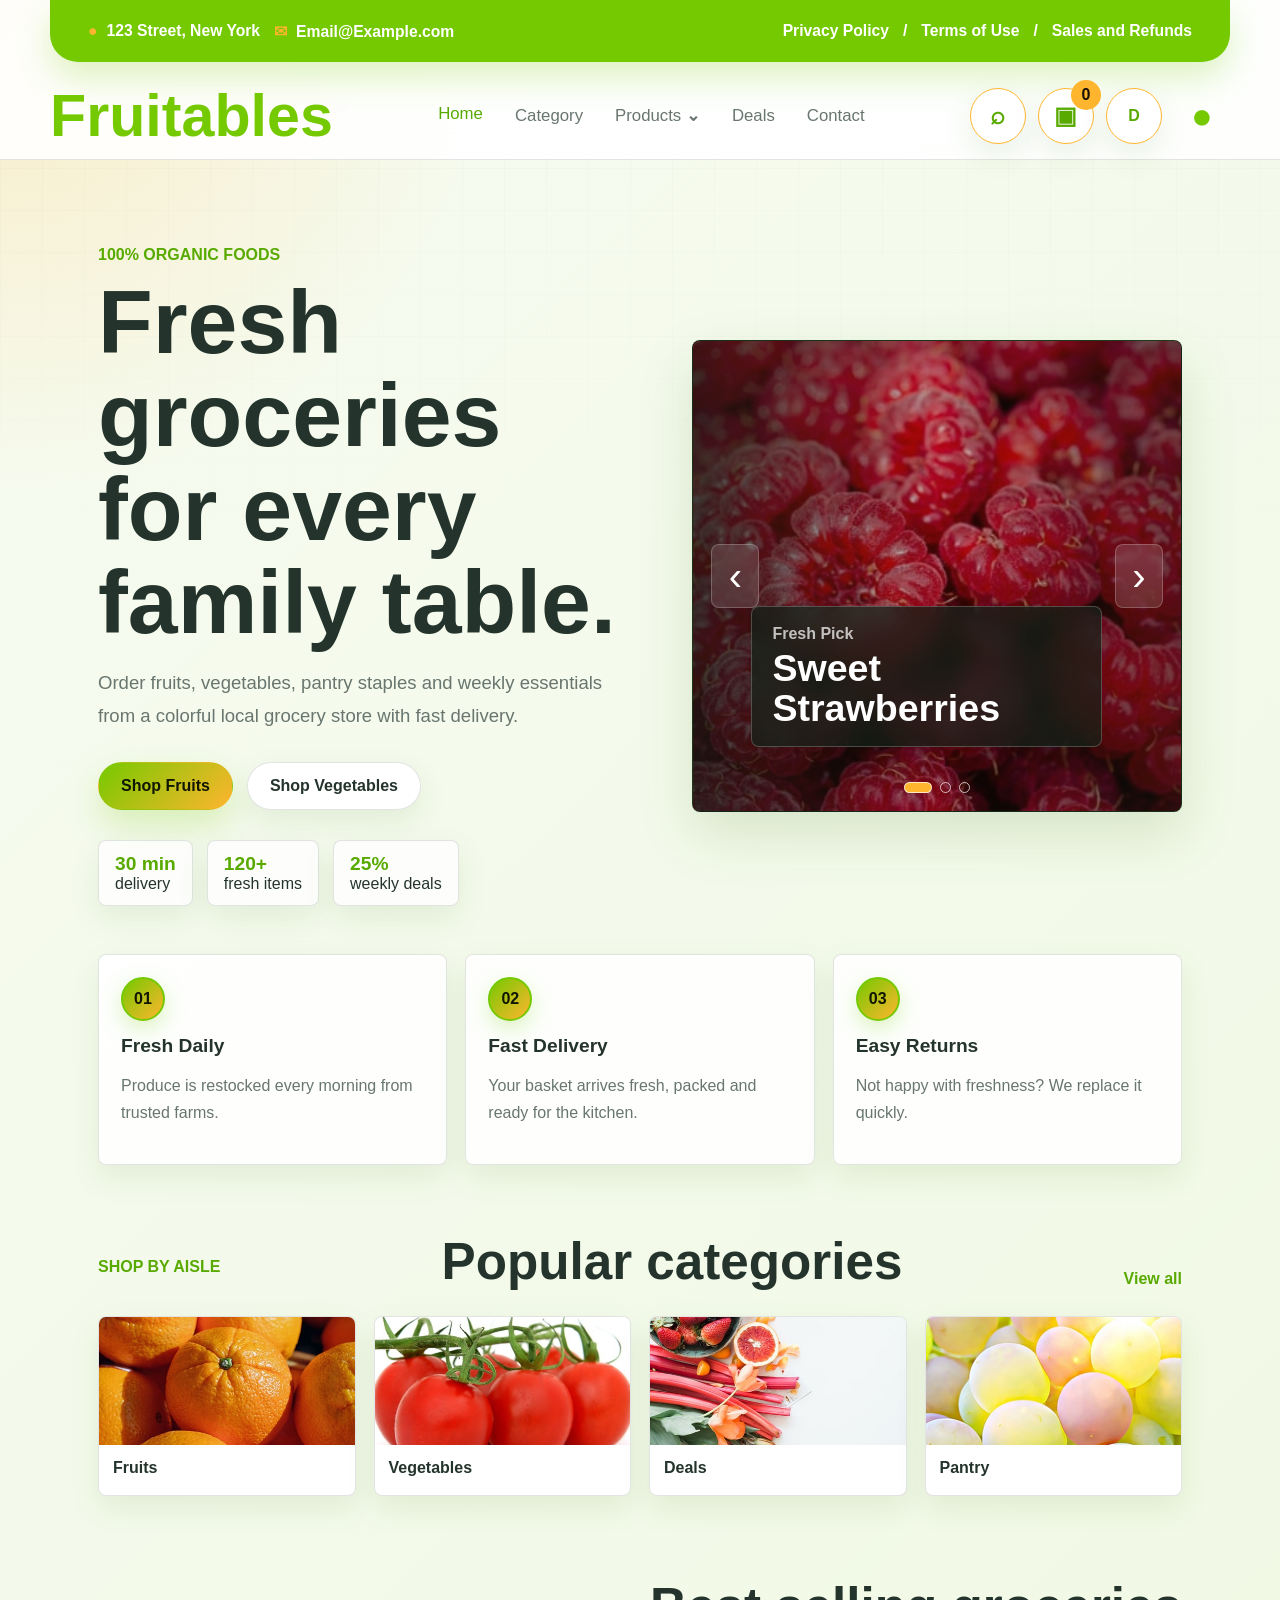
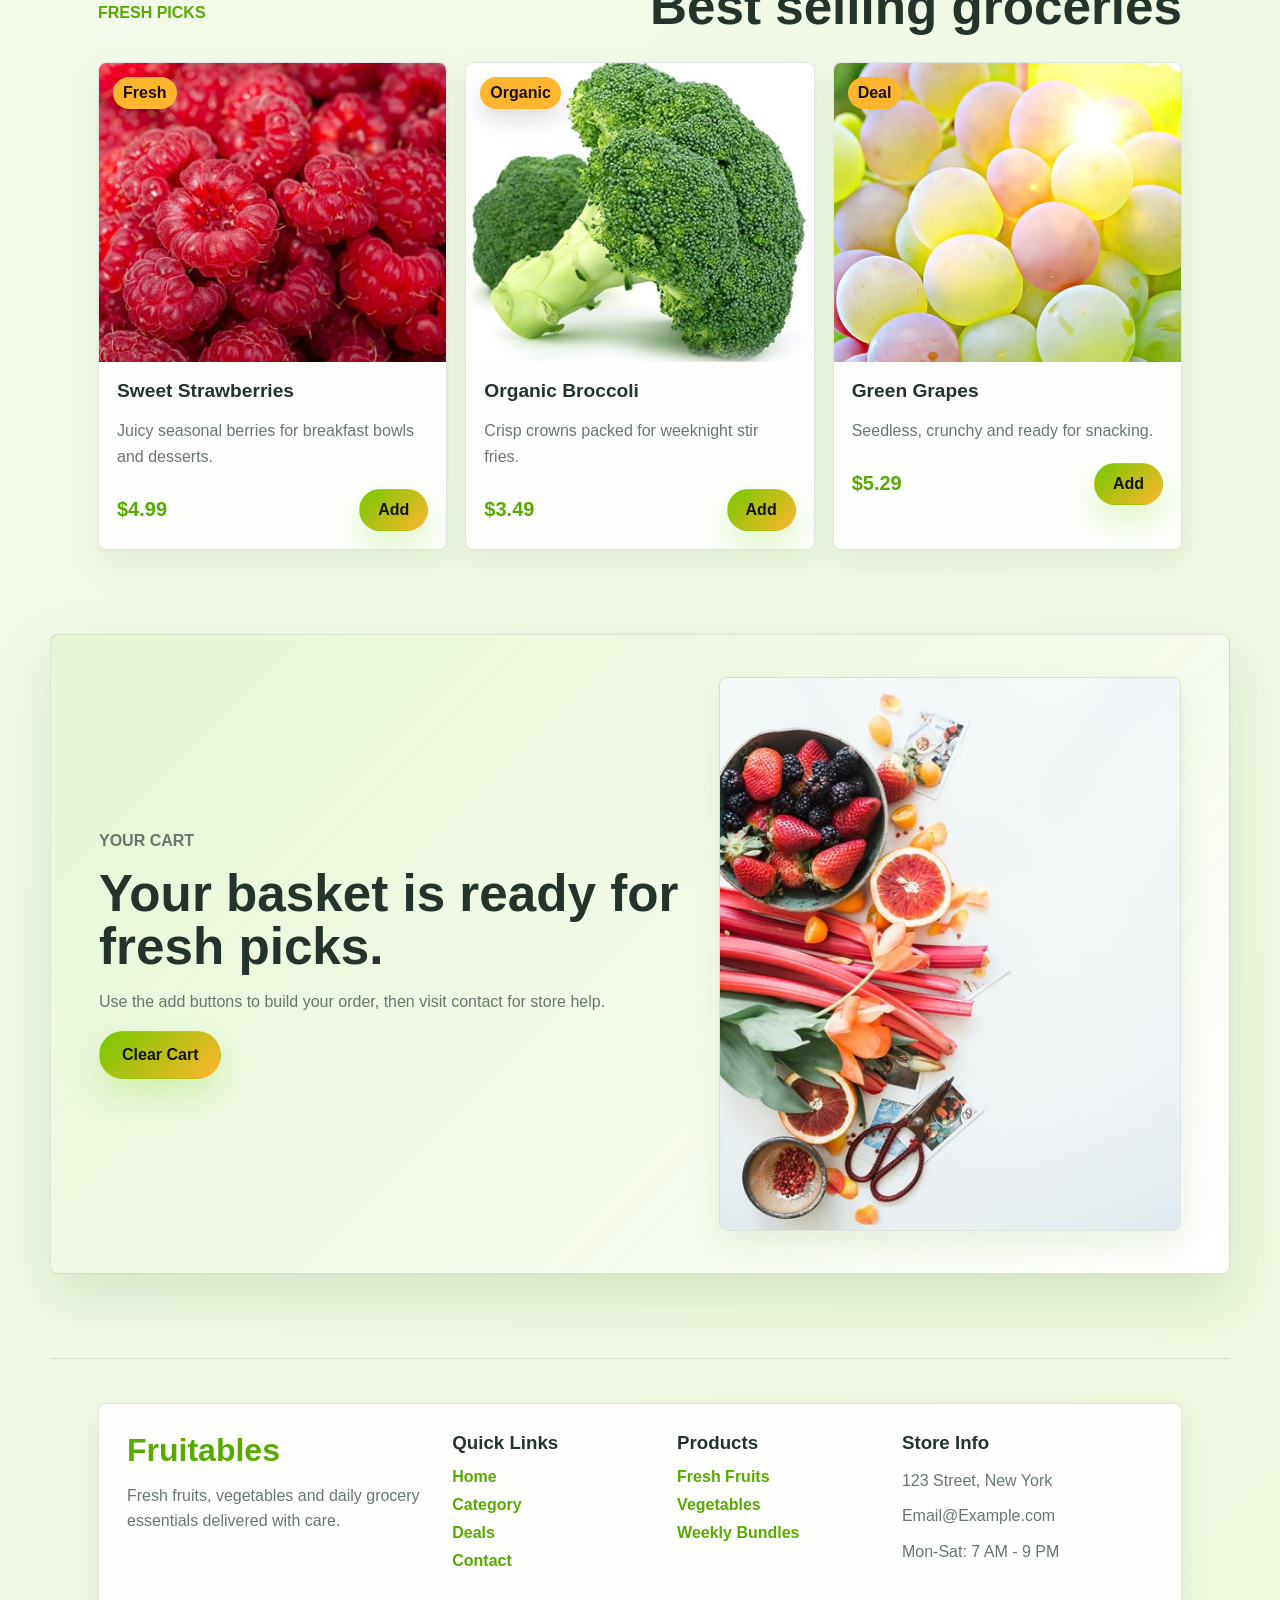
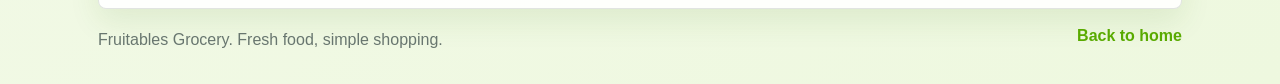
==== index.html @ 8964d0a6 "Add files via upload" ====
<!DOCTYPE html>
<html lang="en">
<head>
    <meta charset="UTF-8">
    <meta name="viewport" content="width=device-width, initial-scale=1.0">
    <title>Fruitables Grocery</title>
    <meta name="description" content="Fruitables grocery store for fresh fruits, vegetables and daily essentials.">
    <link rel="stylesheet" href="css/style.css">
</head>
<body data-page="home">
    <header class="site-header">
        <div class="topbar">
            <div class="topbar-left">
                <span><span class="top-icon">●</span>123 Street, New York</span>
                <span><span class="top-icon">✉</span>Email@Example.com</span>
            </div>
            <div class="topbar-links">
                <a href="contact.html">Privacy Policy</a>
                <span>/</span>
                <a href="contact.html">Terms of Use</a>
                <span>/</span>
                <a href="deals.html">Sales and Refunds</a>
            </div>
        </div>

        <nav class="navbar">
            <a href="index.html" class="brand">Fruitables</a>
            <button class="nav-toggle" type="button" aria-label="Open menu" aria-expanded="false">
                <span></span><span></span><span></span>
            </button>
            <div class="nav-panel" id="navPanel">
                <a href="index.html" data-nav="home">Home</a>
                <a href="category.html" data-nav="category">Category</a>
                <div class="dropdown">
                    <button class="dropdown-toggle" type="button" data-nav="products">Products <span>⌄</span></button>
                    <div class="dropdown-menu">
                        <a href="fruits.html" data-nav="fruits">Fruits</a>
                        <a href="vegetables.html" data-nav="vegetables">Vegetables</a>
                    </div>
                </div>
                <a href="deals.html" data-nav="deals">Deals</a>
                <a href="contact.html" data-nav="contact">Contact</a>
            </div>
            <div class="nav-actions">
                <button class="icon-button search-toggle" type="button" aria-label="Open search">⌕</button>
                <a class="icon-button cart-button" href="#cartSummary" aria-label="View cart">
                    <span class="cart-icon">▣</span>
                    <strong id="cartCount">0</strong>
                </a>
                <button class="icon-button theme-toggle" type="button" aria-label="Switch to dark theme">
                    <span class="theme-icon">D</span>
                </button>
                <a class="icon-button user-button" href="contact.html" aria-label="Account">●</a>
            </div>
        </nav>

        <form class="header-search" id="headerSearch">
            <input id="siteSearch" type="search" placeholder="Search fruits, vegetables, deals" aria-label="Search grocery items">
            <button type="submit">Search</button>
        </form>
    </header>

    <main>
        <section class="hero" id="home">
            <div class="hero-content reveal">
                <p class="eyebrow">100% organic foods</p>
                <h1>Fresh groceries for every family table.</h1>
                <p class="hero-copy">Order fruits, vegetables, pantry staples and weekly essentials from a colorful local grocery store with fast delivery.</p>
                <div class="hero-actions">
                    <a class="primary-button" href="fruits.html">Shop Fruits</a>
                    <a class="ghost-button" href="vegetables.html">Shop Vegetables</a>
                </div>
                <div class="hero-stats">
                    <span><strong>30 min</strong> delivery</span>
                    <span><strong>120+</strong> fresh items</span>
                    <span><strong>25%</strong> weekly deals</span>
                </div>
            </div>
            <div class="hero-visual hero-slider reveal" aria-label="Fresh grocery image slider">
                <button class="slide-arrow slide-prev" type="button" aria-label="Previous image">&#8249;</button>
                <div class="slide-track">
                    <article class="slide active">
                        <img src="img/fruite-item-2.jpg" alt="Fresh strawberries">
                        <div class="slide-caption"><span>Fresh Pick</span><strong>Sweet Strawberries</strong></div>
                    </article>
                    <article class="slide">
                        <img src="img/fruite-item-5.jpg" alt="Green grapes">
                        <div class="slide-caption"><span>Seedless</span><strong>Green Grapes</strong></div>
                    </article>
                    <article class="slide">
                        <img src="img/fruite-item-1.jpg" alt="Fresh apples">
                        <div class="slide-caption"><span>Local Farm</span><strong>Crisp Apples</strong></div>
                    </article>
                </div>
                <button class="slide-arrow slide-next" type="button" aria-label="Next image">&#8250;</button>
                <div class="slide-dots" aria-label="Slider pages">
                    <button class="active" type="button" aria-label="Show slide 1"></button>
                    <button type="button" aria-label="Show slide 2"></button>
                    <button type="button" aria-label="Show slide 3"></button>
                </div>
            </div>
        </section>

        <section class="service-strip reveal">
            <article><span class="service-icon">01</span><h2>Fresh Daily</h2><p>Produce is restocked every morning from trusted farms.</p></article>
            <article><span class="service-icon">02</span><h2>Fast Delivery</h2><p>Your basket arrives fresh, packed and ready for the kitchen.</p></article>
            <article><span class="service-icon">03</span><h2>Easy Returns</h2><p>Not happy with freshness? We replace it quickly.</p></article>
        </section>

        <section class="section">
            <div class="section-heading reveal">
                <p class="eyebrow">Shop by aisle</p>
                <h2>Popular categories</h2>
                <a class="text-link" href="category.html">View all</a>
            </div>
            <div class="category-grid">
                <a class="category-card reveal" href="fruits.html"><img src="img/fruite-item-1.jpg" alt="Fresh fruits"><span>Fruits</span></a>
                <a class="category-card reveal" href="vegetables.html"><img src="img/vegetable-item-1.jpg" alt="Fresh vegetables"><span>Vegetables</span></a>
                <a class="category-card reveal" href="deals.html"><img src="img/banner-fruits.jpg" alt="Grocery deals"><span>Deals</span></a>
                <a class="category-card reveal" href="category.html"><img src="img/best-product-5.jpg" alt="Pantry products"><span>Pantry</span></a>
            </div>
        </section>

        <section class="section products-section">
            <div class="section-heading reveal">
                <p class="eyebrow">Fresh picks</p>
                <h2>Best selling groceries</h2>
            </div>
            <div class="product-grid">
                <article class="product-card reveal" data-category="fruit" data-name="strawberries"><span class="sale-tag">Fresh</span><img src="img/fruite-item-2.jpg" alt="Fresh strawberries"><div class="product-info"><h3>Sweet Strawberries</h3><p>Juicy seasonal berries for breakfast bowls and desserts.</p><div class="product-bottom"><strong>$4.99</strong><button type="button" data-add>Add</button></div></div></article>
                <article class="product-card reveal" data-category="vegetable" data-name="broccoli"><span class="sale-tag">Organic</span><img src="img/vegetable-item-2.jpg" alt="Organic broccoli"><div class="product-info"><h3>Organic Broccoli</h3><p>Crisp crowns packed for weeknight stir fries.</p><div class="product-bottom"><strong>$3.49</strong><button type="button" data-add>Add</button></div></div></article>
                <article class="product-card reveal" data-category="fruit" data-name="grapes"><span class="sale-tag">Deal</span><img src="img/fruite-item-5.jpg" alt="Green grapes"><div class="product-info"><h3>Green Grapes</h3><p>Seedless, crunchy and ready for snacking.</p><div class="product-bottom"><strong>$5.29</strong><button type="button" data-add>Add</button></div></div></article>
            </div>
        </section>

        <section class="deal-band" id="cartSummary">
            <div class="deal-content reveal">
                <p class="eyebrow">Your cart</p>
                <h2 id="cartMessage">Your basket is ready for fresh picks.</h2>
                <p>Use the add buttons to build your order, then visit contact for store help.</p>
                <button class="primary-button" type="button" id="clearCart">Clear Cart</button>
            </div>
            <img class="deal-image reveal" src="img/banner-fruits.jpg" alt="Fresh fruit basket">
        </section>
    </main>

    <footer class="footer">
        <div class="footer-grid">
            <div><h2>Fruitables</h2><p>Fresh fruits, vegetables and daily grocery essentials delivered with care.</p></div>
            <div><h3>Quick Links</h3><a href="index.html">Home</a><a href="category.html">Category</a><a href="deals.html">Deals</a><a href="contact.html">Contact</a></div>
            <div><h3>Products</h3><a href="fruits.html">Fresh Fruits</a><a href="vegetables.html">Vegetables</a><a href="deals.html">Weekly Bundles</a></div>
            <div><h3>Store Info</h3><p>123 Street, New York</p><p>Email@Example.com</p><p>Mon-Sat: 7 AM - 9 PM</p></div>
        </div>
        <div class="footer-bottom"><p>Fruitables Grocery. Fresh food, simple shopping.</p><a href="index.html">Back to home</a></div>
    </footer>
    <script src="js/main.js"></script>
</body>
</html>
---- css/style.css ----
:root {
    color-scheme: light;
    --bg: #f7fbf1;
    --surface: #ffffff;
    --surface-strong: #eef8df;
    --text: #24342c;
    --muted: #68766f;
    --primary: #75c900;
    --primary-dark: #59aa00;
    --accent: #ffb52e;
    --accent-two: #f45b69;
    --stroke: rgba(36, 52, 44, 0.13);
    --shadow: 0 22px 55px rgba(55, 121, 23, 0.16);
    --shadow-soft: 0 12px 30px rgba(55, 121, 23, 0.1);
    --radius: 8px;
}

body.dark-theme {
    color-scheme: dark;
    --bg: #101713;
    --surface: #17221c;
    --surface-strong: #213329;
    --text: #f4fff7;
    --muted: #aab8af;
    --primary: #91e833;
    --primary-dark: #79cf1c;
    --accent: #ffd166;
    --accent-two: #ff7a8a;
    --stroke: rgba(244, 255, 247, 0.15);
    --shadow: 0 22px 55px rgba(0, 0, 0, 0.34);
    --shadow-soft: 0 12px 30px rgba(0, 0, 0, 0.24);
}

* {
    box-sizing: border-box;
}

html {
    scroll-behavior: smooth;
}

body {
    margin: 0;
    font-family: Arial, Helvetica, sans-serif;
    background:
        radial-gradient(circle at top left, rgba(255, 181, 46, 0.22), transparent 31rem),
        linear-gradient(135deg, var(--bg), var(--surface-strong));
    color: var(--text);
    transition: background 0.35s ease, color 0.35s ease;
}

body::before {
    content: "";
    position: fixed;
    inset: 0;
    pointer-events: none;
    background-image:
        linear-gradient(var(--stroke) 1px, transparent 1px),
        linear-gradient(90deg, var(--stroke) 1px, transparent 1px);
    background-size: 42px 42px;
    mask-image: linear-gradient(to bottom, rgba(0, 0, 0, 0.2), transparent 62%);
}

a {
    color: inherit;
    text-decoration: none;
}

button,
input,
textarea {
    font: inherit;
}

button {
    color: inherit;
}

img {
    display: block;
    max-width: 100%;
}

.site-header {
    position: sticky;
    top: 0;
    z-index: 30;
    padding: 0 clamp(16px, 4vw, 48px) 14px;
    background: color-mix(in srgb, var(--surface) 90%, transparent);
    border-bottom: 1px solid var(--stroke);
    backdrop-filter: blur(18px);
}

.topbar,
.navbar,
.nav-panel,
.nav-actions,
.topbar-left,
.topbar-links,
.hero-actions,
.hero-stats,
.product-bottom,
.cart-button {
    display: flex;
    align-items: center;
}

.topbar {
    justify-content: space-between;
    gap: 18px;
    max-width: 1180px;
    min-height: 62px;
    margin: 0 auto 24px;
    padding: 14px 38px;
    border-radius: 0 0 28px 28px;
    background: var(--primary);
    color: #ffffff;
    box-shadow: 0 16px 35px rgba(117, 201, 0, 0.24);
    font-size: 0.98rem;
    font-weight: 700;
}

.topbar-left,
.topbar-links {
    flex-wrap: wrap;
    gap: 14px;
}

.top-icon {
    color: var(--accent);
    margin-right: 9px;
}

.topbar a:hover {
    color: #fff4c7;
}

.navbar {
    justify-content: space-between;
    max-width: 1180px;
    margin: 0 auto;
    gap: 22px;
}

.brand {
    color: var(--primary);
    font-size: clamp(2.3rem, 4.8vw, 3.7rem);
    font-weight: 900;
    line-height: 1;
    letter-spacing: 0;
}

.nav-panel {
    gap: 18px;
}

.nav-panel a,
.dropdown-toggle {
    padding: 12px 7px;
    border: 0;
    background: transparent;
    color: var(--muted);
    cursor: pointer;
    font-size: 1.05rem;
    transition: color 0.25s ease, transform 0.25s ease;
}

.nav-panel a:hover,
.dropdown-toggle:hover,
.nav-panel a.active,
.dropdown-toggle.active {
    color: var(--primary-dark);
    transform: translateY(-2px);
}

.dropdown {
    position: relative;
}

.dropdown-toggle span {
    font-weight: 900;
}

.dropdown-menu {
    position: absolute;
    top: calc(100% + 8px);
    left: 0;
    min-width: 190px;
    padding: 10px;
    border: 1px solid var(--stroke);
    border-radius: var(--radius);
    background: var(--surface);
    box-shadow: var(--shadow);
    opacity: 0;
    transform: translateY(10px);
    pointer-events: none;
    transition: 0.25s ease;
}

.dropdown:hover .dropdown-menu,
.dropdown:focus-within .dropdown-menu,
.dropdown.open .dropdown-menu {
    opacity: 1;
    transform: translateY(0);
    pointer-events: auto;
}

.dropdown-menu a {
    display: block;
    padding: 11px 14px;
    border-radius: var(--radius);
}

.dropdown-menu a:hover {
    background: var(--surface-strong);
}

.nav-actions {
    gap: 12px;
}

.icon-button,
.nav-toggle {
    position: relative;
    display: grid;
    place-items: center;
    width: 56px;
    height: 56px;
    border: 1px solid var(--accent);
    border-radius: 50%;
    background: var(--surface);
    color: var(--primary-dark);
    box-shadow: var(--shadow-soft);
    cursor: pointer;
    font-size: 1.55rem;
    font-weight: 900;
    transition: transform 0.25s ease, box-shadow 0.25s ease, background 0.25s ease;
}

.icon-button:hover,
.nav-toggle:hover,
.primary-button:hover,
.ghost-button:hover,
.product-card button:hover,
.contact-form button:hover {
    transform: translateY(-3px);
    box-shadow: var(--shadow);
}

.cart-button strong {
    position: absolute;
    top: -9px;
    right: -8px;
    display: grid;
    place-items: center;
    min-width: 30px;
    height: 30px;
    padding: 0 6px;
    border-radius: 999px;
    background: var(--accent);
    color: #181000;
    font-size: 1rem;
}

.cart-icon {
    font-size: 1.5rem;
}

.user-button {
    border-color: transparent;
    background: transparent;
    box-shadow: none;
    color: var(--primary);
    font-size: 2.25rem;
}

.theme-toggle {
    font-size: 1rem;
}

.nav-toggle {
    display: none;
    border-color: var(--stroke);
}

.nav-toggle span {
    width: 20px;
    height: 2px;
    border-radius: 4px;
    background: var(--primary-dark);
}

.header-search {
    display: none;
    max-width: 1180px;
    margin: 16px auto 0;
    gap: 10px;
}

.header-search.open {
    display: flex;
}

.header-search input {
    flex: 1;
    min-height: 50px;
    border: 1px solid var(--stroke);
    border-radius: 999px;
    padding: 0 18px;
    color: var(--text);
    background: var(--surface);
    box-shadow: var(--shadow-soft);
    outline: none;
}

.header-search input:focus {
    border-color: var(--primary);
    box-shadow: 0 0 0 4px color-mix(in srgb, var(--primary) 20%, transparent);
}

.header-search button {
    min-height: 50px;
    border: 0;
    border-radius: 999px;
    padding: 0 22px;
    background: linear-gradient(135deg, var(--primary), var(--accent));
    color: #101600;
    cursor: pointer;
    font-weight: 800;
}

.hero {
    display: grid;
    grid-template-columns: minmax(0, 1.04fr) minmax(300px, 0.96fr);
    align-items: center;
    max-width: 1180px;
    min-height: calc(100vh - 164px);
    margin: 0 auto;
    padding: clamp(48px, 7vw, 86px) clamp(16px, 4vw, 48px) 48px;
    gap: clamp(32px, 5vw, 72px);
}

.page-hero {
    max-width: 1180px;
    margin: 0 auto;
    padding: clamp(60px, 8vw, 90px) clamp(16px, 4vw, 48px) 38px;
}

.page-hero h1,
.hero h1,
.section-heading h2,
.deal-content h2,
#cartMessage {
    margin: 0;
    line-height: 1.04;
}

.page-hero h1,
.hero h1 {
    max-width: 760px;
    font-size: clamp(2.7rem, 7vw, 5.6rem);
}

.page-hero p,
.hero-copy {
    max-width: 650px;
    color: var(--muted);
    font-size: clamp(1rem, 2vw, 1.16rem);
    line-height: 1.75;
}

.eyebrow {
    margin: 0 0 12px;
    color: var(--primary-dark);
    font-weight: 900;
    text-transform: uppercase;
    letter-spacing: 0;
}

.hero-actions,
.hero-stats {
    flex-wrap: wrap;
    gap: 14px;
    margin-top: 30px;
}

.primary-button,
.ghost-button,
.product-card button,
.contact-form button {
    display: inline-flex;
    align-items: center;
    justify-content: center;
    min-height: 48px;
    border-radius: 999px;
    padding: 0 22px;
    border: 1px solid transparent;
    cursor: pointer;
    font-weight: 800;
    transition: transform 0.25s ease, box-shadow 0.25s ease, background 0.25s ease;
}

.primary-button,
.product-card button,
.contact-form button {
    background: linear-gradient(135deg, var(--primary), var(--accent));
    color: #101600;
    box-shadow: 0 15px 34px rgba(117, 201, 0, 0.24);
}

.ghost-button {
    background: var(--surface);
    color: var(--text);
    border-color: var(--stroke);
    box-shadow: var(--shadow-soft);
}

.text-link {
    color: var(--primary-dark);
    font-weight: 900;
}

.hero-stats span {
    padding: 12px 16px;
    border: 1px solid var(--stroke);
    border-radius: var(--radius);
    background: color-mix(in srgb, var(--surface) 78%, transparent);
    box-shadow: var(--shadow-soft);
}

.hero-stats strong {
    display: block;
    color: var(--primary-dark);
    font-size: 1.2rem;
}

.hero-visual {
    position: relative;
    min-height: 420px;
    display: grid;
    place-items: center;
}

.hero-slider {
    min-height: 470px;
    overflow: hidden;
    border: 1px solid var(--stroke);
    border-radius: var(--radius);
    background: linear-gradient(135deg, #0f2118, #213b18);
    box-shadow: var(--shadow);
}

.hero-slider::before {
    content: none;
}

.slide-track {
    position: relative;
    width: 100%;
    min-height: 470px;
}

.slide {
    position: absolute;
    inset: 0;
    display: grid;
    place-items: center;
    padding: 0;
    opacity: 0;
    transform: translateX(32px) scale(0.98);
    transition: opacity 0.45s ease, transform 0.45s ease;
    pointer-events: none;
}

.slide.active {
    opacity: 1;
    transform: translateX(0) scale(1);
    pointer-events: auto;
}

.hero-visual .slide img {
    position: relative;
    z-index: 2;
    width: 100%;
    height: 100%;
    max-height: none;
    object-fit: cover;
    filter: none;
    animation: none;
}

.slide::after {
    content: "";
    position: absolute;
    inset: 0;
    z-index: 3;
    background: linear-gradient(90deg, rgba(10, 22, 16, 0.78), rgba(10, 22, 16, 0.22), rgba(10, 22, 16, 0.5));
}

.slide-caption {
    position: absolute;
    left: clamp(24px, 6vw, 58px);
    bottom: clamp(34px, 7vw, 64px);
    z-index: 4;
    max-width: min(360px, 72%);
    padding: 18px 20px;
    border: 1px solid rgba(255, 255, 255, 0.22);
    border-radius: var(--radius);
    background: rgba(15, 33, 24, 0.7);
    color: #ffffff;
    box-shadow: 0 18px 36px rgba(0, 0, 0, 0.22);
    backdrop-filter: blur(10px);
}

.slide-caption span {
    display: block;
    margin-bottom: 6px;
    color: rgba(255, 255, 255, 0.72);
    font-weight: 800;
}

.slide-caption strong {
    display: block;
    font-size: clamp(1.45rem, 3vw, 2.35rem);
    line-height: 1.05;
}

.fruit-showcase {
    max-width: 1180px;
    margin: 0 auto 70px;
    min-height: 430px;
}

.fruit-showcase .slide-track {
    min-height: 430px;
}

.slide-arrow {
    position: absolute;
    top: 50%;
    z-index: 8;
    display: grid;
    place-items: center;
    width: 48px;
    height: 64px;
    border: 1px solid rgba(255, 255, 255, 0.22);
    border-radius: var(--radius);
    background: rgba(255, 255, 255, 0.13);
    color: #ffffff;
    cursor: pointer;
    font-size: 2.5rem;
    line-height: 1;
    transform: translateY(-50%);
    backdrop-filter: blur(12px);
    transition: transform 0.25s ease, background 0.25s ease;
}

.slide-arrow:hover {
    transform: translateY(-50%) scale(1.06);
    background: rgba(117, 201, 0, 0.45);
}

.slide-prev {
    left: 18px;
}

.slide-next {
    right: 18px;
}

.slide-dots {
    position: absolute;
    left: 50%;
    bottom: 18px;
    z-index: 8;
    display: flex;
    gap: 8px;
    transform: translateX(-50%);
}

.slide-dots button {
    width: 11px;
    height: 11px;
    padding: 0;
    border: 1px solid rgba(255, 255, 255, 0.7);
    border-radius: 999px;
    background: transparent;
    cursor: pointer;
}

.slide-dots button.active {
    width: 28px;
    background: var(--accent);
}

.floating-card {
    position: absolute;
    z-index: 3;
    width: 160px;
    padding: 14px;
    border: 1px solid var(--stroke);
    border-radius: var(--radius);
    background: color-mix(in srgb, var(--surface) 88%, transparent);
    box-shadow: var(--shadow);
    backdrop-filter: blur(14px);
}

.floating-card span {
    display: block;
    color: var(--muted);
    font-size: 0.85rem;
}

.card-one {
    top: 16%;
    left: 0;
}

.card-two {
    right: 0;
    bottom: 12%;
}

.service-strip,
.section,
.deal-band,
.footer {
    max-width: 1180px;
    margin: 0 auto;
    padding-inline: clamp(16px, 4vw, 48px);
}

.service-strip {
    display: grid;
    grid-template-columns: repeat(3, 1fr);
    gap: 18px;
    padding-bottom: 70px;
}

.service-strip article,
.product-card,
.contact-card,
.deal-band {
    border: 1px solid var(--stroke);
    border-radius: var(--radius);
    background: color-mix(in srgb, var(--surface) 90%, transparent);
    box-shadow: var(--shadow-soft);
}

.service-strip article {
    padding: 22px;
    transition: transform 0.25s ease, box-shadow 0.25s ease;
}

.service-strip article:hover,
.contact-card:hover,
.category-card:hover {
    transform: translateY(-6px);
    box-shadow: var(--shadow);
}

.service-icon {
    display: grid;
    place-items: center;
    width: 44px;
    height: 44px;
    border: 2px solid var(--primary);
    border-radius: 50%;
    background: linear-gradient(135deg, var(--primary), var(--accent));
    color: #101600;
    font-weight: 900;
    box-shadow: 0 8px 22px rgba(117, 201, 0, 0.25);
}

.service-strip h2,
.product-card h3,
.contact-card h3 {
    margin: 14px 0 8px;
    font-size: 1.2rem;
}

.service-strip p,
.product-card p,
.contact-card p,
.deal-content p {
    color: var(--muted);
    line-height: 1.65;
}

.section {
    padding-bottom: 84px;
}

.section-heading {
    display: flex;
    align-items: end;
    justify-content: space-between;
    gap: 24px;
    margin-bottom: 28px;
}

.section-heading h2,
.deal-content h2,
#cartMessage {
    font-size: clamp(2rem, 4vw, 3.4rem);
}

.category-grid,
.product-grid,
.contact-grid {
    display: grid;
    gap: 18px;
}

.category-grid {
    grid-template-columns: repeat(4, 1fr);
}

.category-card {
    min-height: 180px;
    overflow: hidden;
    border: 1px solid var(--stroke);
    border-radius: var(--radius);
    background: var(--surface);
    color: var(--text);
    box-shadow: var(--shadow-soft);
    transition: 0.25s ease;
}

.category-card img {
    width: 100%;
    height: 128px;
    object-fit: cover;
    transition: transform 0.35s ease;
}

.category-card:hover img {
    transform: scale(1.08);
}

.category-card span {
    display: block;
    padding: 14px;
    font-weight: 900;
}

.product-grid {
    grid-template-columns: repeat(3, 1fr);
}

.product-card {
    position: relative;
    overflow: hidden;
    transition: transform 0.25s ease, box-shadow 0.25s ease, border-color 0.25s ease;
}

.product-card:hover {
    transform: translateY(-8px);
    border-color: color-mix(in srgb, var(--primary) 55%, var(--stroke));
    box-shadow: var(--shadow);
}

.product-card img {
    width: 100%;
    aspect-ratio: 1.16 / 1;
    object-fit: cover;
    transition: transform 0.35s ease;
}

.product-card:hover img {
    transform: scale(1.06);
}

.sale-tag {
    position: absolute;
    z-index: 2;
    top: 14px;
    left: 14px;
    padding: 7px 10px;
    border-radius: 999px;
    background: var(--accent);
    color: #191006;
    font-weight: 900;
    box-shadow: 0 10px 22px rgba(0, 0, 0, 0.14);
}

.product-info {
    padding: 18px;
}

.product-info h3 {
    margin-top: 0;
}

.product-bottom {
    justify-content: space-between;
    gap: 12px;
    margin-top: 18px;
}

.product-bottom strong {
    color: var(--primary-dark);
    font-size: 1.25rem;
}

.product-card button {
    min-height: 42px;
    padding-inline: 18px;
}

.extra-product {
    display: none;
}

.extra-product.show {
    display: block;
}

.view-more-wrap {
    display: flex;
    justify-content: center;
    margin-top: 34px;
}

.deal-band {
    display: grid;
    grid-template-columns: minmax(0, 1fr) minmax(260px, 0.78fr);
    align-items: center;
    gap: 28px;
    padding-block: 42px;
    margin-bottom: 84px;
    background:
        linear-gradient(135deg, color-mix(in srgb, var(--primary) 18%, transparent), transparent),
        var(--surface);
    box-shadow: var(--shadow);
}

.deal-content p {
    max-width: 560px;
}

.deal-image {
    width: 100%;
    min-height: 260px;
    object-fit: cover;
    border-radius: var(--radius);
    border: 1px solid var(--stroke);
    box-shadow: var(--shadow-soft);
}

.contact-grid {
    grid-template-columns: 0.8fr 0.8fr 1.4fr;
}

.contact-card {
    padding: 22px;
    transition: 0.25s ease;
}

.contact-form {
    display: grid;
    gap: 12px;
}

.contact-form input,
.contact-form textarea {
    width: 100%;
    border: 1px solid var(--stroke);
    border-radius: var(--radius);
    padding: 14px 16px;
    background: var(--surface-strong);
    color: var(--text);
    outline: none;
}

.contact-form textarea {
    min-height: 110px;
    resize: vertical;
}

.contact-form button {
    border: 0;
}

.footer {
    padding-block: 44px 22px;
    border-top: 1px solid var(--stroke);
    color: var(--muted);
}

.footer-grid {
    display: grid;
    grid-template-columns: 1.2fr 0.8fr 0.8fr 1fr;
    gap: 24px;
    padding: 28px;
    border: 1px solid var(--stroke);
    border-radius: var(--radius);
    background: color-mix(in srgb, var(--surface) 90%, transparent);
    box-shadow: var(--shadow-soft);
}

.footer h2,
.footer h3 {
    margin: 0 0 14px;
    color: var(--text);
}

.footer h2 {
    color: var(--primary-dark);
    font-size: 2rem;
}

.footer p {
    margin: 0 0 10px;
    line-height: 1.6;
}

.footer a {
    display: block;
    margin-bottom: 10px;
    color: var(--primary-dark);
    font-weight: 900;
}

.footer-bottom {
    display: flex;
    justify-content: space-between;
    gap: 16px;
    padding-top: 18px;
}

.reveal {
    opacity: 0;
    transform: translateY(24px);
    transition: opacity 0.65s ease, transform 0.65s ease;
}

.reveal.visible {
    opacity: 1;
    transform: translateY(0);
}

@keyframes floatBasket {
    0%,
    100% {
        transform: translateY(0) rotate(-1deg);
    }
    50% {
        transform: translateY(-16px) rotate(1deg);
    }
}

@keyframes pulseGlow {
    0%,
    100% {
        transform: scale(1);
        opacity: 0.9;
    }
    50% {
        transform: scale(1.035);
        opacity: 1;
    }
}

@media (max-width: 980px) {
    .topbar {
        align-items: flex-start;
        flex-direction: column;
        border-radius: 0 0 22px 22px;
    }

    .nav-toggle {
        display: grid;
    }

    .nav-panel {
        position: absolute;
        top: 100%;
        left: 16px;
        right: 16px;
        display: none;
        flex-direction: column;
        align-items: stretch;
        padding: 12px;
        border: 1px solid var(--stroke);
        border-radius: var(--radius);
        background: var(--surface);
        box-shadow: var(--shadow);
    }

    .nav-panel.open {
        display: flex;
    }

    .dropdown-menu {
        position: static;
        display: none;
        margin-top: 4px;
        opacity: 1;
        transform: none;
        pointer-events: auto;
        box-shadow: none;
    }

    .dropdown.open .dropdown-menu {
        display: block;
    }

    .hero,
    .deal-band {
        grid-template-columns: 1fr;
    }

    .hero {
        min-height: auto;
    }

    .service-strip,
    .category-grid,
    .product-grid,
    .contact-grid,
    .footer-grid {
        grid-template-columns: repeat(2, 1fr);
    }

    .section-heading {
        align-items: start;
        flex-direction: column;
    }
}

@media (max-width: 820px) {
    .site-header {
        position: relative;
    }

    .topbar-left,
    .topbar-links {
        width: 100%;
        justify-content: center;
        text-align: center;
    }

    .navbar {
        flex-wrap: wrap;
    }

    .nav-actions {
        margin-left: auto;
    }

    .page-hero {
        padding-top: 46px;
        padding-bottom: 30px;
    }

    .page-hero h1,
    .hero h1 {
        font-size: clamp(2.35rem, 11vw, 4.1rem);
    }

    .product-card img {
        aspect-ratio: 1.35 / 1;
    }

    .deal-band {
        margin-inline: clamp(16px, 4vw, 48px);
    }
}

@media (max-width: 680px) {
    .site-header {
        padding-inline: 12px;
    }

    .topbar {
        padding: 12px 16px;
        font-size: 0.9rem;
    }

    .brand {
        font-size: 2.35rem;
    }

    .nav-actions {
        gap: 8px;
    }

    .icon-button,
    .nav-toggle {
        width: 44px;
        height: 44px;
        font-size: 1.1rem;
    }

    .user-button {
        display: none;
    }

    .hero-actions,
    .hero-stats,
    .header-search {
        align-items: stretch;
        flex-direction: column;
    }

    .primary-button,
    .ghost-button,
    .header-search button {
        width: 100%;
    }

    .floating-card {
        width: 132px;
        font-size: 0.88rem;
    }

    .hero-slider,
    .slide-track {
        min-height: 390px;
    }

    .fruit-showcase,
    .fruit-showcase .slide-track {
        min-height: 360px;
    }

    .slide {
        padding: 0;
    }

    .slide-arrow {
        width: 40px;
        height: 52px;
        font-size: 2rem;
    }

    .service-strip,
    .category-grid,
    .product-grid,
    .contact-grid,
    .footer-grid {
        grid-template-columns: 1fr;
    }

    .footer-bottom {
        flex-direction: column;
    }
}

@media (max-width: 520px) {
    .topbar {
        display: none;
    }

    .site-header {
        padding-top: 12px;
    }

    .navbar {
        align-items: center;
    }

    .brand {
        font-size: 2rem;
    }

    .nav-actions {
        width: 100%;
        justify-content: space-between;
        order: 3;
        padding-top: 10px;
    }

    .nav-panel {
        top: calc(100% + 4px);
    }

    .page-hero,
    .hero,
    .section,
    .service-strip,
    .footer {
        padding-inline: 14px;
    }

    .page-hero h1,
    .hero h1 {
        font-size: 2.25rem;
    }

    .product-info {
        padding: 15px;
    }

    .product-bottom {
        align-items: stretch;
        flex-direction: column;
    }

    .product-card button {
        width: 100%;
    }

    .footer-grid {
        padding: 20px;
    }
}

@media (max-width: 380px) {
    .brand {
        font-size: 1.75rem;
    }

    .icon-button,
    .nav-toggle {
        width: 40px;
        height: 40px;
    }

    .cart-button strong {
        min-width: 24px;
        height: 24px;
        font-size: 0.85rem;
    }

    .hero-slider,
    .slide-track {
        min-height: 330px;
    }

    .fruit-showcase,
    .fruit-showcase .slide-track {
        min-height: 300px;
    }

    .floating-card {
        display: none;
    }

    .slide-caption {
        left: 16px;
        right: 16px;
        bottom: 44px;
        max-width: none;
        padding: 14px;
    }

    .slide-arrow {
        width: 34px;
        height: 46px;
    }
}
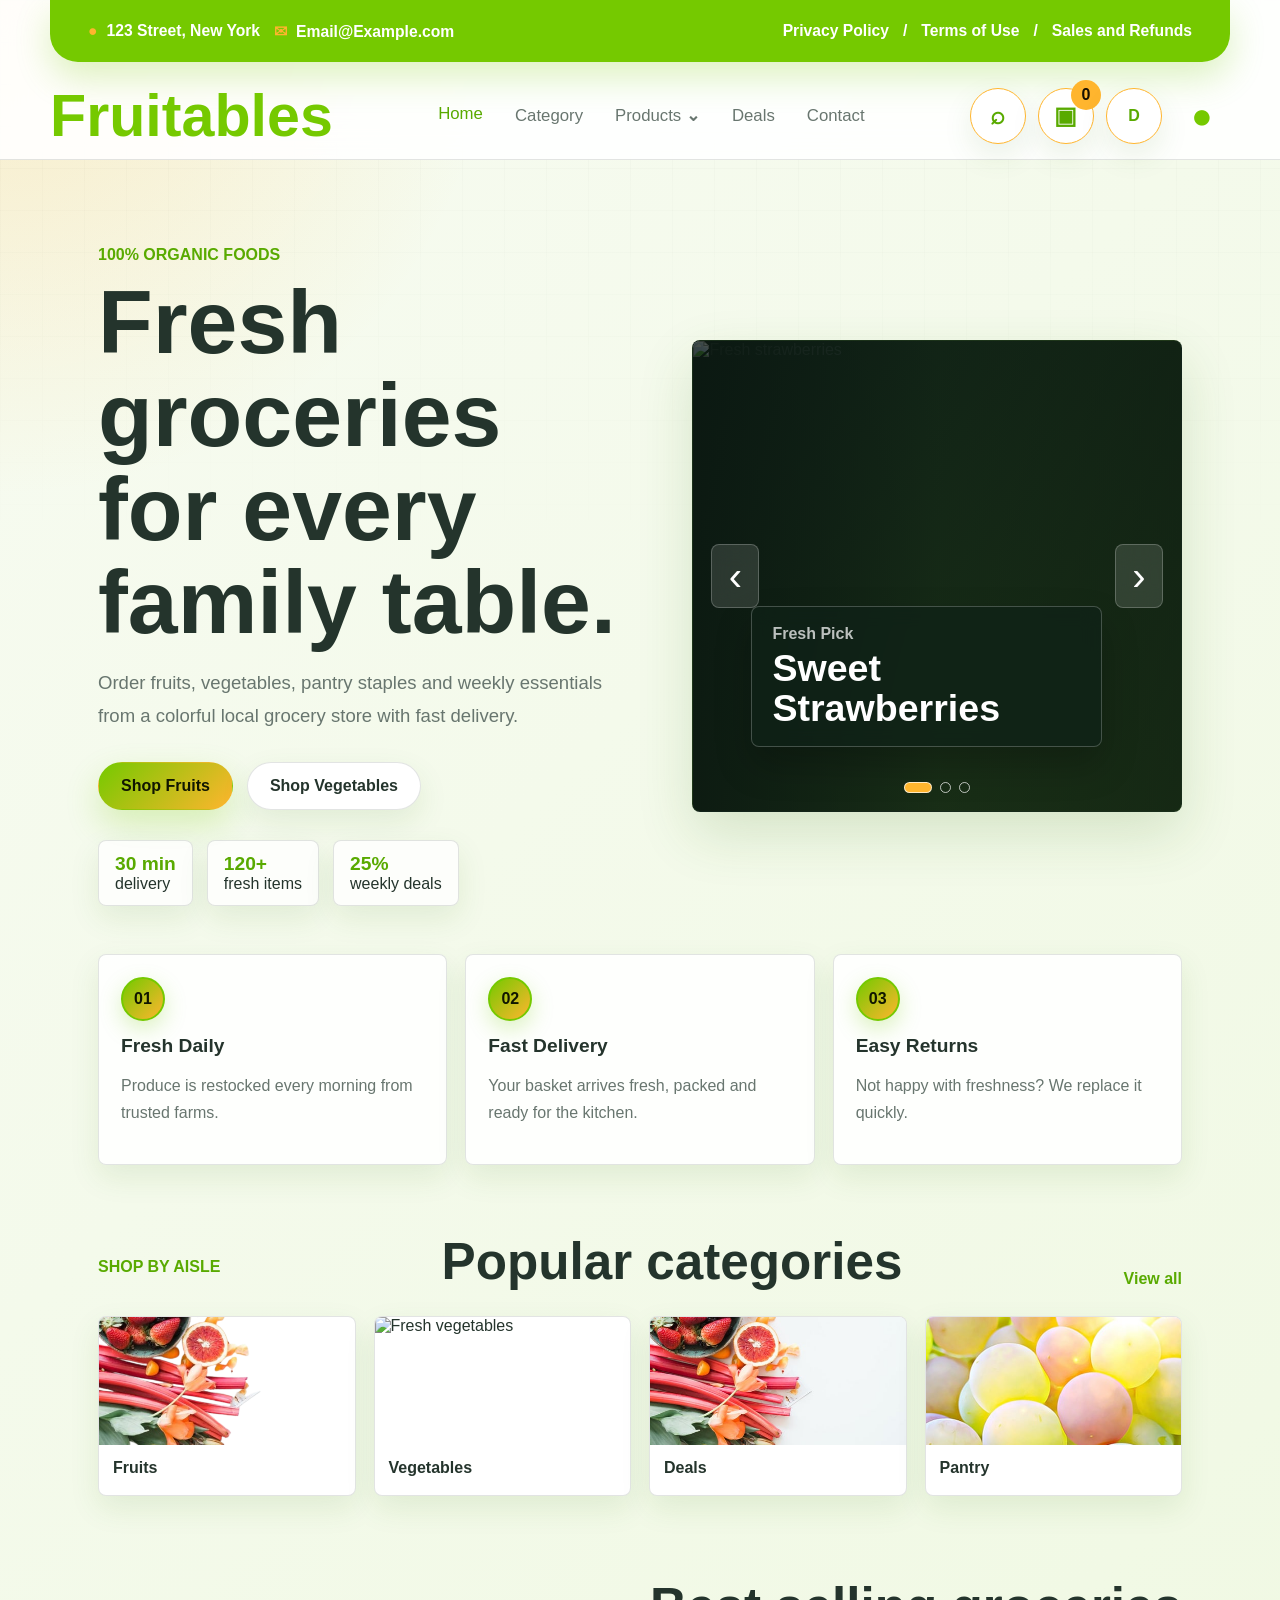
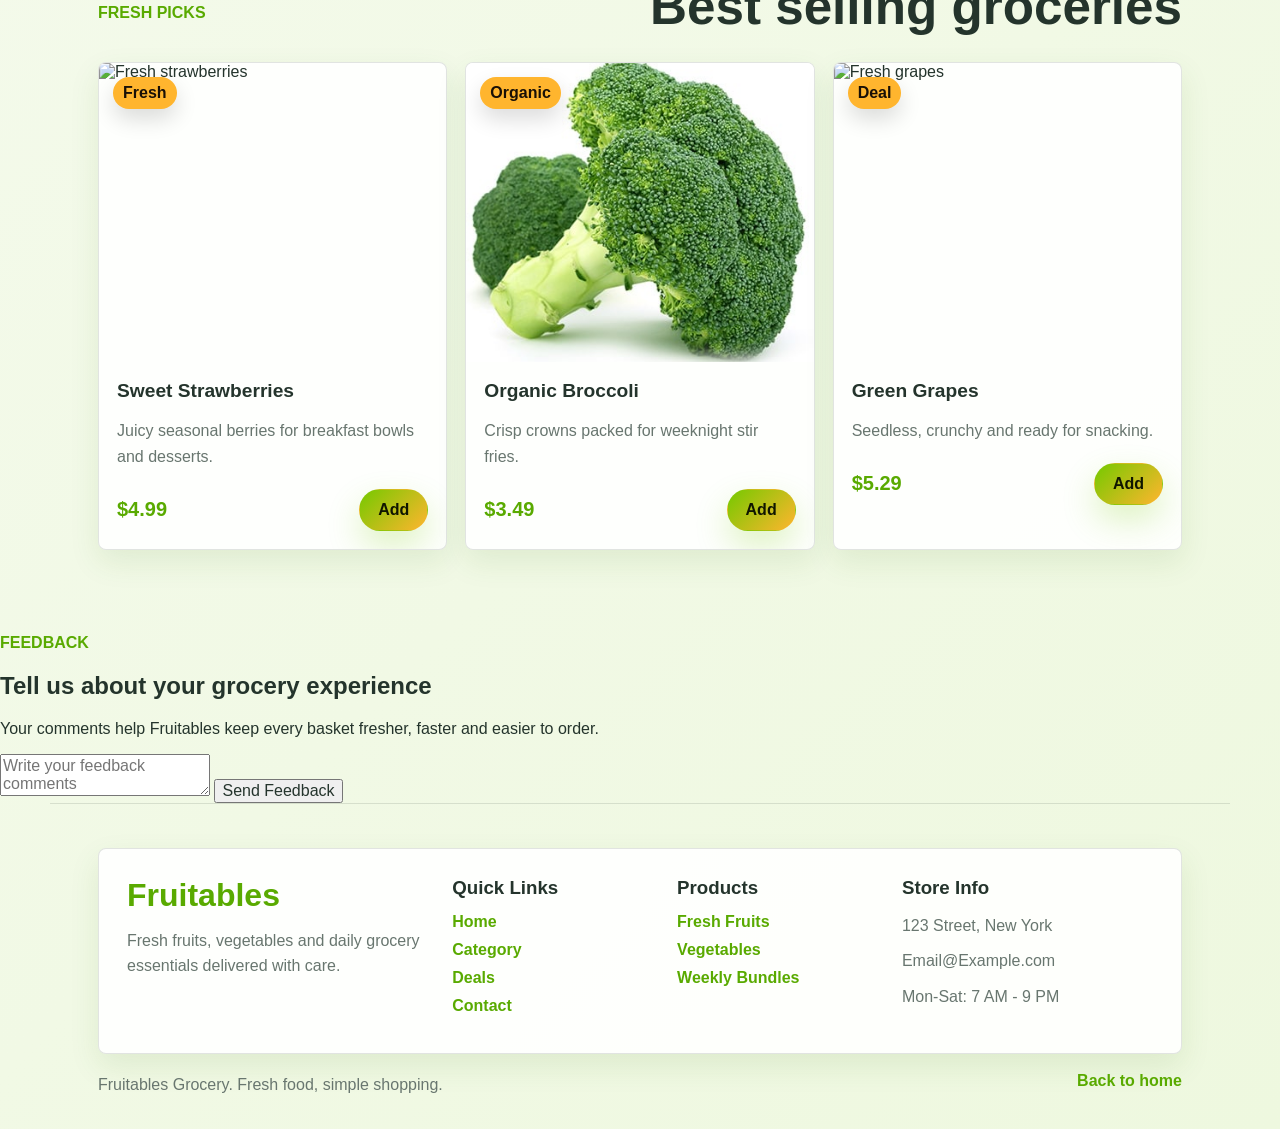
==== commit f53cde74: "Add files via upload Designed and developed a responsive e-commerce website called Fruitables for se" ====
--- a/index.html
+++ b/index.html
@@ -43,7 +43,7 @@
             </div>
             <div class="nav-actions">
                 <button class="icon-button search-toggle" type="button" aria-label="Open search">⌕</button>
-                <a class="icon-button cart-button" href="#cartSummary" aria-label="View cart">
+                <a class="icon-button cart-button" href="cart.html" aria-label="View cart">
                     <span class="cart-icon">▣</span>
                     <strong id="cartCount">0</strong>
                 </a>
@@ -80,15 +80,15 @@
                 <button class="slide-arrow slide-prev" type="button" aria-label="Previous image">&#8249;</button>
                 <div class="slide-track">
                     <article class="slide active">
-                        <img src="img/fruite-item-2.jpg" alt="Fresh strawberries">
+                        <img src="img/Strawberry.jpg" alt="Fresh strawberries">
                         <div class="slide-caption"><span>Fresh Pick</span><strong>Sweet Strawberries</strong></div>
                     </article>
                     <article class="slide">
-                        <img src="img/fruite-item-5.jpg" alt="Green grapes">
+                        <img src="img/download (2).jpg" alt="Fresh grapes">
                         <div class="slide-caption"><span>Seedless</span><strong>Green Grapes</strong></div>
                     </article>
                     <article class="slide">
-                        <img src="img/fruite-item-1.jpg" alt="Fresh apples">
+                        <img src="img/download (4).jpg" alt="Fresh apples">
                         <div class="slide-caption"><span>Local Farm</span><strong>Crisp Apples</strong></div>
                     </article>
                 </div>
@@ -114,8 +114,8 @@
                 <a class="text-link" href="category.html">View all</a>
             </div>
             <div class="category-grid">
-                <a class="category-card reveal" href="fruits.html"><img src="img/fruite-item-1.jpg" alt="Fresh fruits"><span>Fruits</span></a>
-                <a class="category-card reveal" href="vegetables.html"><img src="img/vegetable-item-1.jpg" alt="Fresh vegetables"><span>Vegetables</span></a>
+                <a class="category-card reveal" href="fruits.html"><img src="img/banner-fruits-removebg-preview.png" alt="Fresh fruits"><span>Fruits</span></a>
+                <a class="category-card reveal" href="vegetables.html"><img src="img/1759287348629963.jpg" alt="Fresh vegetables"><span>Vegetables</span></a>
                 <a class="category-card reveal" href="deals.html"><img src="img/banner-fruits.jpg" alt="Grocery deals"><span>Deals</span></a>
                 <a class="category-card reveal" href="category.html"><img src="img/best-product-5.jpg" alt="Pantry products"><span>Pantry</span></a>
             </div>
@@ -127,23 +127,25 @@
                 <h2>Best selling groceries</h2>
             </div>
             <div class="product-grid">
-                <article class="product-card reveal" data-category="fruit" data-name="strawberries"><span class="sale-tag">Fresh</span><img src="img/fruite-item-2.jpg" alt="Fresh strawberries"><div class="product-info"><h3>Sweet Strawberries</h3><p>Juicy seasonal berries for breakfast bowls and desserts.</p><div class="product-bottom"><strong>$4.99</strong><button type="button" data-add>Add</button></div></div></article>
+                <article class="product-card reveal" data-category="fruit" data-name="strawberries"><span class="sale-tag">Fresh</span><img src="img/Strawberry.jpg" alt="Fresh strawberries"><div class="product-info"><h3>Sweet Strawberries</h3><p>Juicy seasonal berries for breakfast bowls and desserts.</p><div class="product-bottom"><strong>$4.99</strong><button type="button" data-add>Add</button></div></div></article>
                 <article class="product-card reveal" data-category="vegetable" data-name="broccoli"><span class="sale-tag">Organic</span><img src="img/vegetable-item-2.jpg" alt="Organic broccoli"><div class="product-info"><h3>Organic Broccoli</h3><p>Crisp crowns packed for weeknight stir fries.</p><div class="product-bottom"><strong>$3.49</strong><button type="button" data-add>Add</button></div></div></article>
-                <article class="product-card reveal" data-category="fruit" data-name="grapes"><span class="sale-tag">Deal</span><img src="img/fruite-item-5.jpg" alt="Green grapes"><div class="product-info"><h3>Green Grapes</h3><p>Seedless, crunchy and ready for snacking.</p><div class="product-bottom"><strong>$5.29</strong><button type="button" data-add>Add</button></div></div></article>
+                <article class="product-card reveal" data-category="fruit" data-name="grapes"><span class="sale-tag">Deal</span><img src="img/download (2).jpg" alt="Fresh grapes"><div class="product-info"><h3>Green Grapes</h3><p>Seedless, crunchy and ready for snacking.</p><div class="product-bottom"><strong>$5.29</strong><button type="button" data-add>Add</button></div></div></article>
             </div>
         </section>
 
-        <section class="deal-band" id="cartSummary">
-            <div class="deal-content reveal">
-                <p class="eyebrow">Your cart</p>
-                <h2 id="cartMessage">Your basket is ready for fresh picks.</h2>
-                <p>Use the add buttons to build your order, then visit contact for store help.</p>
-                <button class="primary-button" type="button" id="clearCart">Clear Cart</button>
-            </div>
-            <img class="deal-image reveal" src="img/banner-fruits.jpg" alt="Fresh fruit basket">
-        </section>
     </main>
 
+    <section class="feedback-section reveal">
+        <div>
+            <p class="eyebrow">Feedback</p>
+            <h2>Tell us about your grocery experience</h2>
+            <p>Your comments help Fruitables keep every basket fresher, faster and easier to order.</p>
+        </div>
+        <form class="feedback-form">
+            <textarea placeholder="Write your feedback comments" aria-label="Write your feedback comments"></textarea>
+            <button type="submit">Send Feedback</button>
+        </form>
+    </section>
     <footer class="footer">
         <div class="footer-grid">
             <div><h2>Fruitables</h2><p>Fresh fruits, vegetables and daily grocery essentials delivered with care.</p></div>
